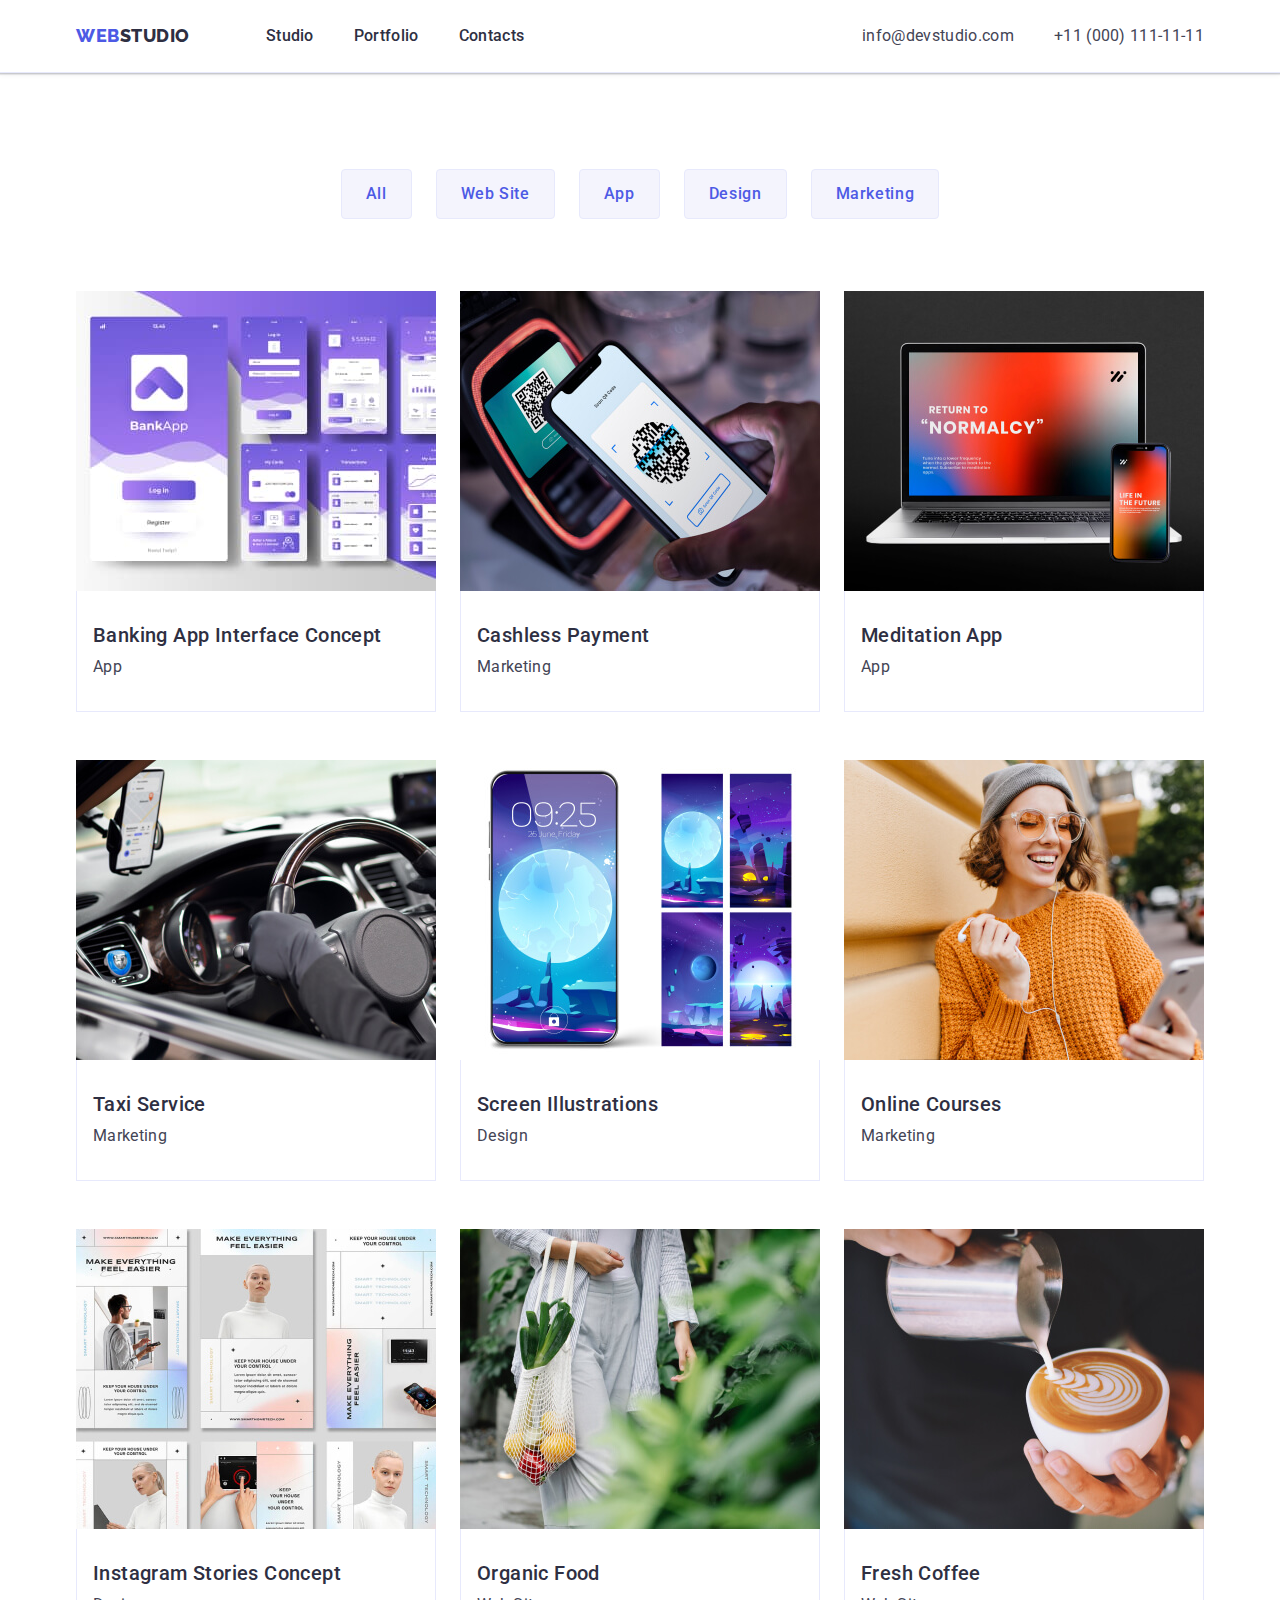
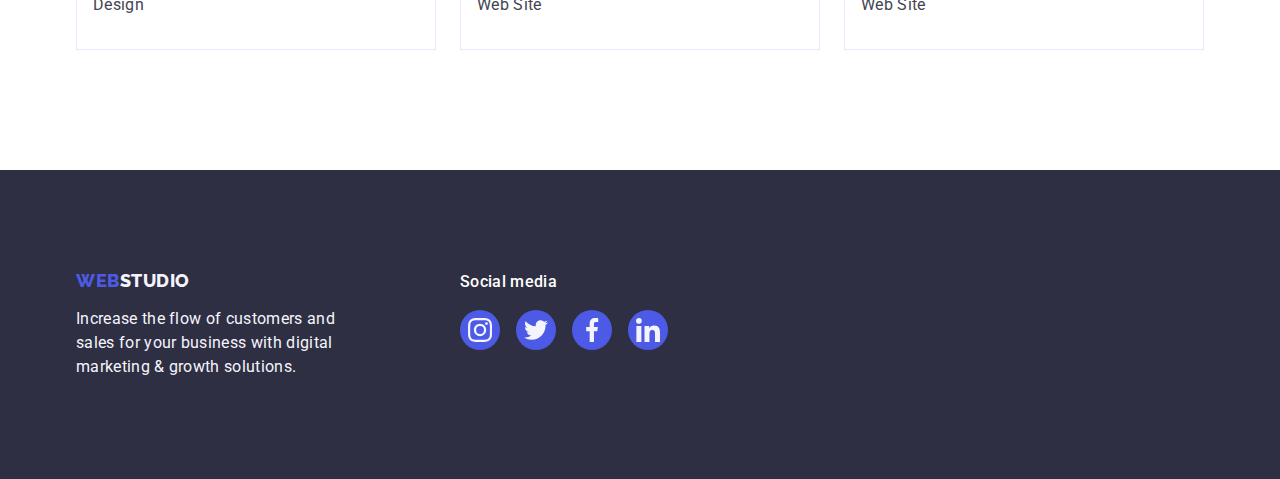
==== portfolio.html @ 810e908c "installation of bases fils" ====
<!DOCTYPE html>
<html lang="en">
<head>
    <meta charset="UTF-8">
    <meta http-equiv="X-UA-Compatible" content="IE=edge">
    <meta name="viewport" content="width=device-width, initial-scale=1.0">

    <link rel="stylesheet" href="https://cdnjs.cloudflare.com/ajax/libs/modern-normalize/1.1.0/modern-normalize.min.css"/>
    <link rel="stylesheet" href="./css/styles.css">

    <title>Portfolio</title>

    <link rel="preconnect" href="https://fonts.googleapis.com">
    <link rel="preconnect" href="https://fonts.gstatic.com" crossorigin>
    <link href="https://fonts.googleapis.com/css2?family=Raleway:wght@800&family=Roboto:wght@400;500;700;900&display=swap" rel="stylesheet">

</head>
<body>
     <!-- Navigation menu -->
    <header class="header">
        <div class="header-container container">
            <nav class="menu">
                <a class="logo link" href="./index.html">Web<span class="logo-text">Studio</span></a>
                <ul class="menu-list list">
                    <li class="menu-item">
                        <a class="menu-link link" href="./index.html">Studio</a>
                    </li>
                    <li class="menu-item">
                        <a class="menu-link link" href="./portfolio.html">Portfolio</a>
                    </li>
                    <li class="menu-item">
                        <a class="menu-link link" href="">Contacts</a>
                    </li>
                </ul>
            </nav>
            <address class="contact">
                <ul class="contact-list list">
                    <li class="contact-item">
                        <a class="contact-link link" href="mailto:info@devstudio.com">info@devstudio.com</a>
                    </li>
                    <li class="contact-item">
                        <a class="contact-link link" href="tel:+110001111111">+11 (000) 111-11-11</a>
                    </li>
                </ul>
            </address>
        </div>
    </header>
    <main>
        <!-- Portfolio -->
        <section class="portfolio">
            <div class="portfolio-container container">

                <!-- Filters -->

                <h1 hidden>Filters</h1>
                <ul class="filter-list list">
                    <li class="filter-item">
                        <button class="filter-btn btn" type="button">All</button>
                    </li>
                    <li class="filter-item">
                        <button class="filter-btn btn" type="button">Web Site</button>
                    </li>
                    <li class="filter-item">
                        <button class="filter-btn btn" type="button">App</button>
                    </li>
                    <li class="filter-item">
                        <button class="filter-btn btn" type="button">Design</button>
                    </li>
                    <li class="filter-item">
                        <button class="filter-btn btn" type="button">Marketing</button>
                    </li>
                </ul>
            
                <!-- Project cards -->

                <ul class="card-list list">
                    <li class="card-item">
                        <a class="card-link link" href="">
                            <div class="card-img-wrapper">
                                <img src="./images/bankapp.jpg" alt="Banking application interface" width="360" height="300">
                                <p class="overlay">Lorem ipsum dolor sit amet consectetur adipisicing elit. Sit maxime voluptas esse dolores dolorum pariatur tempore expedita quis, nam optio?</p>
                            </div>
                            <div class="card-description">
                                <h2 class="card-title list-title">Banking App Interface Concept</h2>
                                <p class="list-description">App</p>
                            </div>
                        </a>
                    </li>
                    <li class="card-item">
                         <a class="card-link link" href="">
                            <div class="card-img-wrapper">
                                <img src="./images/cashlesse.jpg" alt="QR code" width="360" height="300">
                                <p class="overlay">14 Stylish and User-Friendly App Design Concepts · Task Manager App · Calorie Tracker App · Exotic Fruit Ecommerce App · Cloud Storage App</p>
                            </div>
                            <div class="card-description">
                                <h2 class="card-title list-title">Cashless Payment</h2>
                                <p class="list-description">Marketing</p>
                            </div>
                        </a>
                    </li>
                    <li class="card-item">
                        <a class="card-link link" href="">
                            <div class="card-img-wrapper"> 
                                <img src="./images/meditation.jpg" alt="screen with phrase return to normalcy" width="360" height="300">
                                <p class="overlay">Lorem ipsum dolor sit amet consectetur adipisicing elit. Libero odit ipsam quod repellat enim dolorum quasi iure consectetur tenetur veritatis quae, nisi cumque nam, eius dignissimos quos, doloremque amet sit.</p>
                            </div>  
                            <div class="card-description">
                                <h2 class="card-title list-title">Meditation App</h2>
                                <p class="list-description">App</p>
                            </div>
                        </a>
                    </li>
                    <li class="card-item">
                        <a class="card-link link" href="">
                            <div class="card-img-wrapper">
                                <img src="./images/taxi.jpg" alt="dashboard and steering wheel" width="360" height="300">
                                <p class="overlay">Lorem ipsum dolor sit amet consectetur adipisicing elit. Libero odit ipsam quod repellat enim dolorum quasi iure consectetur tenetur veritatis quae, nisi cumque nam, eius dignissimos quos, doloremque amet sit.</p>
                            </div>
                            <div class="card-description">
                                <h2 class="card-title list-title">Taxi Service</h2>
                                <p class="list-description">Marketing</p>
                            </div>
                        </a>
                    </li>
                    <li class="card-item">
                        <a class="card-link link" href="">
                            <div class="card-img-wrapper">
                                <img src="./images/screen.jpg" alt="fantasy landscape with moon" width="360" height="300">
                                <p class="overlay">Lorem ipsum dolor sit amet consectetur adipisicing elit. Libero odit ipsam quod repellat enim dolorum quasi iure consectetur tenetur veritatis quae, nisi cumque nam, eius dignissimos quos, doloremque amet sit.Lorem ipsum dolor sit amet consectetur adipisicing elit. Libero odit ipsam quod repellat enim dolorum quasi iure consectetur tenetur veritatis quae, nisi cumque nam, eius dignissimos quos, doloremque amet sit.</p>
                            </div>
                            <div class="card-description">
                                <h2 class="card-title list-title">Screen Illustrations</h2>
                                <p class="list-description">Design</p>
                            </div>
                        </a>
                    </li>
                    <li class="card-item">
                        <a class="card-link link" href="">
                            <div class="card-img-wrapper">
                                <img src="./images/courses.jpg" alt="girl with phone" width="360" height="300">
                                <p class="overlay">Lorem ipsum dolor sit amet consectetur adipisicing elit. Libero odit ipsam quod repellat enim dolorum quasi iure consectetur tenetur veritatis quae, nisi cumque nam, eius dignissimos quos, doloremque amet sit.</p>
                            </div>
                            <div class="card-description">
                                <h2 class="card-title list-title">Online Courses</h2>
                                <p class="list-description">Marketing</p>
                            </div>
                        </a>
                    </li>
                    <li class="card-item">
                        <a class="card-link link" href="">
                            <div class="card-img-wrapper">
                                <img src="./images/insta.jpg" alt="people who use smart home devices" width="360" height="300">
                                <p class="overlay">Lorem ipsum dolor sit amet consectetur adipisicing elit. Libero odit ipsam quod repellat enim dolorum quasi iure consectetur tenetur veritatis quae, nisi cumque nam, eius dignissimos quos, doloremque amet sit.</p>
                            </div>
                            <div class="card-description">
                                <h2 class="card-title list-title">Instagram Stories Concept</h2>
                                <p class="list-description">Design</p>
                            </div>
                        </a>
                    </li>
                    <li class="card-item">
                        <a class="card-link link" href="">
                            <div class="card-img-wrapper">
                                <img src="./images/organicfood.jpg" alt="woman carrying a bag of vegetables" width="360" height="300">
                                <p class="overlay">Lorem ipsum dolor sit amet consectetur adipisicing elit. Libero odit ipsam quod repellat enim dolorum quasi iure consectetur tenetur veritatis quae, nisi cumque nam, eius dignissimos quos, doloremque amet sit.</p>
                            </div>
                            <div class="card-description">
                                <h2 class="card-title list-title">Organic Food</h2>
                                <p class="list-description">Web Site</p>
                            </div>
                        </a>
                    </li>
                    <li class="card-item">
                        <a class="card-link link" href="">
                            <div class="card-img-wrapper">
                                <img src="./images/frcoffee.jpg" alt="coffee" width="360" height="300">
                                <p class="overlay">Lorem ipsum dolor sit amet consectetur adipisicing elit. Libero odit ipsam quod repellat enim dolorum quasi iure consectetur tenetur veritatis quae, nisi cumque nam, eius dignissimos quos, doloremque amet sit.</p>
                            </div>
                            <div class="card-description">
                                <h2 class="card-title list-title">Fresh Coffee</h2>
                                <p class="list-description">Web Site</p>
                            </div>
                        </a>
                    </li>
                </ul>
            </div>
        </section>
    </main>
    <footer class="footer">
        <div class="footer-container container">
            <div class="footer-info">
                <a class="logo-footer logo link" href="./index.html">Web<span class="logo-text-footer">Studio</span></a>
                <p class="footer-description">Increase the flow of customers and sales for your business with digital marketing & growth solutions.</p>
            </div>
            <div class="footer-social">
                <p class="footer-social-title">Social media</p>
                <ul class="footer-social-list social-list list">
                    <li class="footer-social-item">
                        <a class="footer-social-link social-link" href="" aria-label="instagram">
                            <svg class="footer-icon" width="24" height="24">
                                <use href="./images/icons.svg#instagram"></use>
                            </svg>
                        </a>
                    </li>
                    <li class="footer-social-item">
                        <a  class="footer-social-link social-link" href="" aria-label="twitter">
                            <svg class="footer-icon" width="24" height="24">
                                <use href="./images/icons.svg#twitter"></use>
                            </svg>
                        </a>
                    </li>
                    <li class="footer-social-item">
                        <a  class="footer-social-link social-link" href="" aria-label="facebook">
                            <svg class="footer-icon" width="24" height="24">
                                <use href="./images/icons.svg#facebook"></use>
                            </svg>
                        </a>
                    </li>
                    <li class="footer-social-item">
                        <a  class="footer-social-link social-link" href="" aria-label="linkedin">
                            <svg class="footer-icon" width="24" height="24">
                                <use href="./images/icons.svg#linkedin"></use>
                            </svg>
                        </a>
                    </li>
                </ul>
            </div>
        </div>
    </footer>
</body>
</body>
</html>
---- css/styles.css ----
:root {
    --primary-brand-color: #4D5AE5;
    --pressed-state-color: #404BBF;
    --dark-color: #2E2F42;
    --success-messages-color: #31D0AA;
    --body-text-color: #434455;
    --subtle-text-color: #8E8F99;
    --accent-color: #E7E9FC;
    --light-mode-color: #F4F4FD;
    --modal-overlay-color: rgba(46, 47, 66, 0.4);
    --hero-background-color: rgba(46, 47, 66, 0.7);
    --white-background-text-color: #FFFFFF;
    --modal-background-color: #FCFCFC;
    --transition-dur-func: 250ms cubic-bezier(0.4, 0, 0.2, 1);
}

body {
    font-family: 'Roboto', sans-serif;
    color: var(--body-text-color);
    background-color: var(--white-background-text-color);
}

h1, h2, h3, h4, h5, h6, p {
    margin: 0;
}
ul {
    margin: 0;
    padding-left: 0;
}
img {
    display: block;
    min-width: 100%;
    height: auto;
}
/* ==========Components========== */
.link {
    text-decoration: none;
}
.list {
    list-style: none;
}
.btn{
    font-weight: 500;
    font-size: 16px;
    line-height: 1.5;
    letter-spacing: 0.04em;
    transition: background-color var(--transition-dur-func);
}
.bnt:hover,
.btn:focus {
    background-color: var(--pressed-state-color);
    cursor: pointer;
}
.list-title{
    font-weight: 500;
    font-size: 20px;
    line-height: 1.2;
    letter-spacing: 0.02em;
    color: var(--dark-color);
}
.list-description{
    font-weight: 400;
    font-size: 16px;
    line-height: 1.5;
    letter-spacing: 0.02em;
    color: var(--body-text-color);
}
.section-title{
    font-weight: 700;
    font-size: 36px;
    line-height: 1.11;
    text-align: center;
    letter-spacing: 0.02em;
    text-transform: capitalize;
    color: var(--dark-color);
}
.container {
    width: 1158px;
    margin: 0 auto;
    padding: 0 15px;
}
.social-list {
    display: flex;
    justify-content: center;
    padding: 0px; 
}

.social-link {
    display: flex;
    justify-content: center;
    align-items: center;
    width: 100%;
    height: 100%;
    border-radius: 50%;
    background-color: var(--primary-brand-color);
}



/* =========== Navigation menu ========== */

.header {
    border-bottom: 1px solid var(--accent-color);
    box-shadow: 0px 2px 1px rgba(46, 47, 66, 0.08), 0px 1px 1px rgba(46, 47, 66, 0.16), 0px 1px 6px rgba(46, 47, 66, 0.08);
}
.header-container {
    display: flex;
    align-self: center;
}
.menu {
    display: flex;
    align-items: center;
    margin-right: auto;
}
.logo {
    margin-right: 76px;
    display: inline-block;

    font-family: 'Raleway', sans-serif;
    font-weight: 800;
    font-size: 18px;
    line-height: 1.17;
    letter-spacing: 0.03em;
    text-transform: uppercase;
    color: var(--primary-brand-color);
}
.logo-text {
    color: var(--dark-color);
}
.menu-list {
    display: flex;
}
.menu-list .menu-item:not(:last-child) {
    margin-right: 40px;
}
.menu-item{
    position: relative;
}
.menu-link {
    display: block;
    padding: 24px 0;

    font-weight: 500;
    font-size: 16px;
    line-height: 1.5;
    letter-spacing: 0.02em;
    color: var(--dark-color);
    transition: color var(--transition-dur-func);
}
.menu-link::after{
    content: '';
    position: absolute;
    width: 100%;
    height: 4px;
    top: 64px;
    left: 0;
    background: var(--pressed-state-color);
    border-radius: 2px;
    opacity: 0;
    transition: opacity var(--transition-dur-func);
    
}
.menu-link:hover::after{
    opacity: 1;
}
.menu-link:hover,
.menu-link:focus {
    color: var(--pressed-state-color);
    
}
.contact {
    font-style: normal;
}
.contact-list {
    display: flex;
}
.contact-list .contact-item:not(:last-child) {
    margin-right: 40px;
}
.contact-link {
    display: block;
    padding: 24px 0;

    font-style: normal;
    font-weight: 400;
    font-size: 16px;
    line-height: 1.5;
    letter-spacing: 0.02em;
    color: var(--body-text-color);
    transition: color var(--transition-dur-func);
}
.contact-link:hover,
.contact-link:focus {
    color: var(--pressed-state-color);
}

/* ========== Hero =========*/

.hero{
    background: var(--dark-color);
    padding: 188px 0;
    max-width: 1440px;
    margin: 0 auto;
    background-image: linear-gradient(rgba(46, 47, 66, 0.7),rgba(46, 47, 66, 0.7)), url('../images/heroimg.jpg');
    background-size: cover;
    background-repeat: no-repeat;
    background-position: center;
}
.hero-title{
    width: 496px;
    margin: 0 auto;
    max-width: 496px;

    font-weight: 700;
    font-size: 56px;
    line-height: 1.07;
    letter-spacing: 0.02em;
    text-align: center;
    color: var(--white-background-text-color)
}
.hero-btn {
    display: block;
    margin: 48px auto 0 auto;

    font-family: 'Roboto', sans-serif ;
    min-width: 169px;
    height: 56px;
    left: 636px;
    top: 428px;
    background: var(--primary-brand-color);
    box-shadow: 0px 4px 4px rgba(0, 0, 0, 0.15);
    border: none;
    border-radius: 4px;
    cursor: pointer;
    color: var(--white-background-text-color);
    transition: background-color var(--transition-dur-func);
}
.hero-btn:hover{
    background-color: var(--pressed-state-color);
}

/* =========== Company advantages ========== */

.advantages {
    padding: 120px 0;
}
.advantages-list {
    display: flex;
}
.advantages-list .advantages-item:not(:last-child) {
    margin-right: 24px;
}
.advantages-item {
    width: calc((100%-3*24px)/4);
}
.list-title {
    margin-bottom: 8px;
}
.advantages-icon {
    display: flex;
    justify-content: center;
    align-items: center;
    min-width: 264px;
    height: 112px;
    background-color: var(--light-mode-color);
    border-radius: 4px;
    margin-bottom: 8px;
}

/* =========== What are we doing ========== */

.about {
    padding-bottom: 120px;
}
.about-title {
    margin-bottom: 72px;
}
.about-list {
    display: flex;
}
.about-list .about-item:not(:last-child) {
    margin-right: 24px;
}
.about-item {
    width: calc((100%-2*24)/3);
}

/* ============ Our team =========== */

.team {
    padding: 120px 0;

    background-color: var(--light-mode-color);  
}
.team-title {
    margin-bottom: 72px;
}
.team-list {
    display: flex;
}
.team-list .team-item:not(:last-child) {
    margin-right: 24px;
}
.team-item {
    width: calc((100%-3*24px)/4);
    background-color: var(--white-background-text-color);
    border-radius: 0 0 4px 4px;
    box-shadow: 0px 1px 6px rgba(46, 47, 66, 0.08), 0px 1px 1px rgba(46, 47, 66, 0.16), 0px 2px 1px rgba(46, 47, 66, 0.08);
}
.employee {
    padding: 32px 0;
}
.employee-name {
    text-align: center;
    margin-bottom: 8px;
}
.profession {
    text-align: center;
    padding-bottom: 8px;
}
.team-social-list {
    gap: 24px;
}
.team-social-item {
    width:  40px;
    height: 40px;
    transition: background-color var(--transition-dur-func);
}
.team-social-link:hover,
.team-social-link:focus {
    background-color: var(--pressed-state-color);
}
.team-icon {
    fill: var(--light-mode-color);
}

/* ========== Customers ============*/

.customers {
    padding: 120px 0;
}
.customers-title {
    margin-bottom: 72px;
    font-size: 36px;
    line-height: 1.1;
    color: var(--dark-color);
}
.customers-list {
    display: flex;
    gap: 24px;
}
.customers-item {
    width: calc((100% - 120px) / 6);
    height: 88px;
}
.customers-link {
    display: flex;
    align-items: center;
    justify-content: center;
    width: 100%;
    height: 100%;
    border: 1px solid var(--subtle-text-color);
    border-radius: 4px;
    color: var(--subtle-text-color);
    transition: color var(--transition-dur-func), border-color var(--transition-dur-func);
}
.customers-link:hover,
.customers-link:focus {
    border-color: var(--pressed-state-color);
    color: var(--pressed-state-color);
}
.customers-icon {
    fill: currentColor;
}

/* ========== Portfolio page ==========*/

.portfolio {
    padding: 96px 0 120px;
}

/* ========== Filters ========= */


.filter-list {
    display: flex;
    justify-content: center;
    margin-bottom: 72px;
    gap: 24px;
}
.filter-btn {
    padding: 12px 24px;

    font-family: 'Roboto', sans-serif;
    background: var(--light-mode-color);
    border: 1px solid var(--accent-color);
    border-radius: 4px;
    color: var(--primary-brand-color);
    transition: color var(--transition-dur-func), border var(--transition-dur-func), box-shadow var(--transition-dur-func), background-color var(--transition-dur-func);
}

.filter-btn:hover,
.filter-btn:focus {
    color: var(--white-background-text-color);
    border: 1px solid transparent;
    box-shadow: 0px 3px 1px rgba(0, 0, 0, 0.1), 0px 2px 1px rgba(0, 0, 0, 0.08), 0px 2px 2px rgba(0, 0, 0, 0.12);
    background-color: var(--pressed-state-color);
}

/* ========== Project cards ========== */

.card-list {
    display: flex;
    flex-wrap: wrap;
    column-gap: 24px;
    row-gap: 48px;
}
.card-item {
    width: calc((100% - 48px)/3);
}   
.card-link {
    display: block; 
    transition: box-shadow var(--transition-dur-func);
}
.card-link:hover,
.card-link:focus {
    box-shadow: 0px 1px 6px rgba(46, 47, 66, 0.08), 0px 1px 1px rgba(46, 47, 66, 0.16), 0px 2px 1px rgba(46, 47, 66, 0.08);
}
.card-img-wrapper{
    position: relative;
    overflow: hidden;
}
.overlay{
    position: absolute;
    top: 0;
    left: 0;
    width: 100%;
    height: 100%;
    font-weight: 400;
    font-size: 16px;
    line-height: 1.5;
    letter-spacing: 0.02em;
    color: var(--light-mode-color);
    padding: 40px 32px;
    background: var(--primary-brand-color);
    overflow: auto;
    transform: translateY(100%);
    transition: transform var(--transition-dur-func);
}
.card-link:hover .overlay,
.card-link:focus .overlay{
    transform: translateY(0%);
}
.card-description {
    padding: 32px 16px;
    border: 1px solid var(--accent-color);
    border-top: none;
}
.card-title {
    margin-bottom: 8px;
}

/* ========== Footer ========== */

.footer{
    background-color: var(--dark-color);
    padding: 100px 0;
}
.footer-container {
    display: flex;
    align-items: baseline;
}
.footer-info {
    margin-right: 120px;
}
.logo-footer {
    margin-bottom: 16px;
}
.logo-text-footer{
    color: var(--light-mode-color);
}
.footer-description {
    width: 264px;

    font-size: 16px;
    line-height: 1.5;
    letter-spacing: 0.02em;
    color: var(--light-mode-color);
}
.footer-social-title {
    margin-bottom: 16px;
    font-weight: 500;
    font-size: 16px;
    line-height: 1.5;
    letter-spacing: 0.02em;
    color: var(--white-background-text-color);
}
.footer-social-list {
    gap: 16px;   
}
.footer-social-item {
    width:  40px;
    height: 40px;
}
.footer-social-link {
    transition: background-color var(--transition-dur-func);
}
.footer-social-link:hover,
.footer-social-link:focus {
    background-color: var(--success-messages-color);
}
.footer-icon {
    fill: var(--light-mode-color);
}

/* ========== Modal window ==========*/

.backdrop {
    position: fixed;
    top: 0;
    left: 0;
    width: 100%;
    height: 100%;
    background-color: rgba(46, 47, 66, 0.4);
    transition: opacity var(--transition-dur-func), visibility var(--transition-dur-func);
}
.modal {
    width: 408px;
    height: 576px;
    background: var(--modal-background-color);
    box-shadow: 0px 1px 1px rgba(0, 0, 0, 0.14), 0px 1px 3px rgba(0, 0, 0, 0.12), 0px 2px 1px rgba(0, 0, 0, 0.2);
    border-radius: 4px;
    position: absolute;
    top: 50%;
    left: 50%;
    transform: translate(-50%, -50%);

}
.modal-close-btn {
    display: flex;
    align-items: center;
    justify-content: center;
    border-radius: 50%;
    background-color: var(--accent-color);
    border: 1px solid rgba(0, 0, 0, 0.1);
    padding: 0;
    width: 24px;
    height: 24px;
    position: absolute;
    top: 24px;
    right: 24px;
}
.is-hidden {
    opacity: 0;
    visibility: hidden;
    pointer-events: none;
}
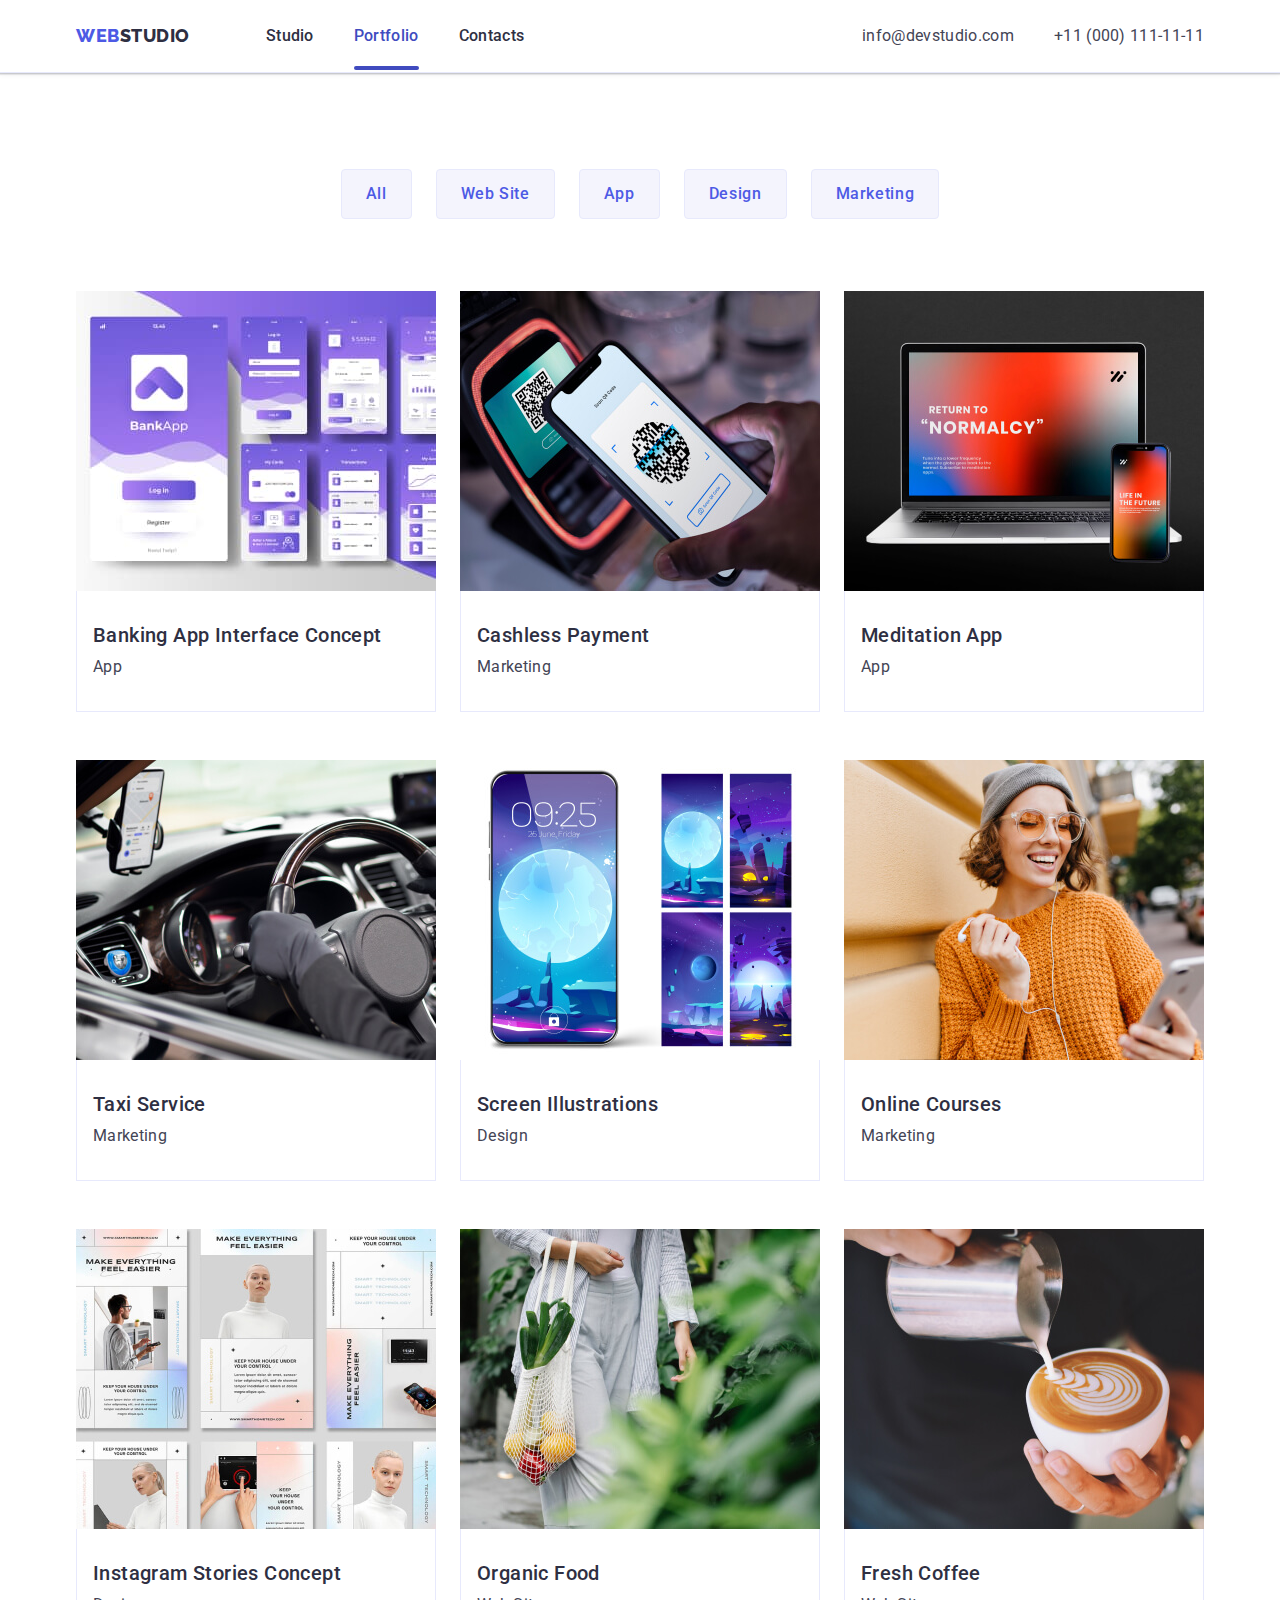
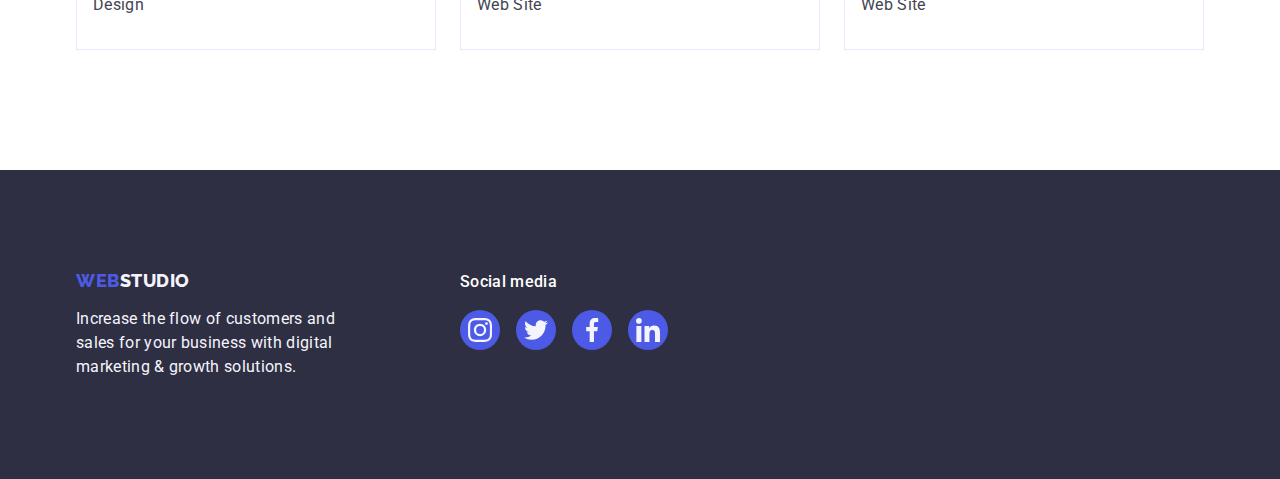
==== commit 4c4abd7b: "primary error correction" ====
--- a/portfolio.html
+++ b/portfolio.html
@@ -26,7 +26,7 @@
                         <a class="menu-link link" href="./index.html">Studio</a>
                     </li>
                     <li class="menu-item">
-                        <a class="menu-link link" href="./portfolio.html">Portfolio</a>
+                        <a class="menu-link link current" href="./portfolio.html">Portfolio</a>
                     </li>
                     <li class="menu-item">
                         <a class="menu-link link" href="">Contacts</a>
@@ -78,7 +78,7 @@
                         <a class="card-link link" href="">
                             <div class="card-img-wrapper">
                                 <img src="./images/bankapp.jpg" alt="Banking application interface" width="360" height="300">
-                                <p class="overlay">Lorem ipsum dolor sit amet consectetur adipisicing elit. Sit maxime voluptas esse dolores dolorum pariatur tempore expedita quis, nam optio?</p>
+                                <p class="overlay">14 Stylish and User-Friendly App Design Concepts · Task Manager App · Calorie Tracker App · Exotic Fruit Ecommerce App · Cloud Storage App</p>
                             </div>
                             <div class="card-description">
                                 <h2 class="card-title list-title">Banking App Interface Concept</h2>
@@ -102,7 +102,7 @@
                         <a class="card-link link" href="">
                             <div class="card-img-wrapper"> 
                                 <img src="./images/meditation.jpg" alt="screen with phrase return to normalcy" width="360" height="300">
-                                <p class="overlay">Lorem ipsum dolor sit amet consectetur adipisicing elit. Libero odit ipsam quod repellat enim dolorum quasi iure consectetur tenetur veritatis quae, nisi cumque nam, eius dignissimos quos, doloremque amet sit.</p>
+                                <p class="overlay">14 Stylish and User-Friendly App Design Concepts · Task Manager App · Calorie Tracker App · Exotic Fruit Ecommerce App · Cloud Storage App</p>
                             </div>  
                             <div class="card-description">
                                 <h2 class="card-title list-title">Meditation App</h2>
@@ -114,7 +114,7 @@
                         <a class="card-link link" href="">
                             <div class="card-img-wrapper">
                                 <img src="./images/taxi.jpg" alt="dashboard and steering wheel" width="360" height="300">
-                                <p class="overlay">Lorem ipsum dolor sit amet consectetur adipisicing elit. Libero odit ipsam quod repellat enim dolorum quasi iure consectetur tenetur veritatis quae, nisi cumque nam, eius dignissimos quos, doloremque amet sit.</p>
+                                <p class="overlay">14 Stylish and User-Friendly App Design Concepts · Task Manager App · Calorie Tracker App · Exotic Fruit Ecommerce App · Cloud Storage App</p>
                             </div>
                             <div class="card-description">
                                 <h2 class="card-title list-title">Taxi Service</h2>
@@ -126,7 +126,7 @@
                         <a class="card-link link" href="">
                             <div class="card-img-wrapper">
                                 <img src="./images/screen.jpg" alt="fantasy landscape with moon" width="360" height="300">
-                                <p class="overlay">Lorem ipsum dolor sit amet consectetur adipisicing elit. Libero odit ipsam quod repellat enim dolorum quasi iure consectetur tenetur veritatis quae, nisi cumque nam, eius dignissimos quos, doloremque amet sit.Lorem ipsum dolor sit amet consectetur adipisicing elit. Libero odit ipsam quod repellat enim dolorum quasi iure consectetur tenetur veritatis quae, nisi cumque nam, eius dignissimos quos, doloremque amet sit.</p>
+                                <p class="overlay">14 Stylish and User-Friendly App Design Concepts · Task Manager App · Calorie Tracker App · Exotic Fruit Ecommerce App · Cloud Storage App</p>
                             </div>
                             <div class="card-description">
                                 <h2 class="card-title list-title">Screen Illustrations</h2>
@@ -138,7 +138,7 @@
                         <a class="card-link link" href="">
                             <div class="card-img-wrapper">
                                 <img src="./images/courses.jpg" alt="girl with phone" width="360" height="300">
-                                <p class="overlay">Lorem ipsum dolor sit amet consectetur adipisicing elit. Libero odit ipsam quod repellat enim dolorum quasi iure consectetur tenetur veritatis quae, nisi cumque nam, eius dignissimos quos, doloremque amet sit.</p>
+                                <p class="overlay">14 Stylish and User-Friendly App Design Concepts · Task Manager App · Calorie Tracker App · Exotic Fruit Ecommerce App · Cloud Storage App</p>
                             </div>
                             <div class="card-description">
                                 <h2 class="card-title list-title">Online Courses</h2>
@@ -150,7 +150,7 @@
                         <a class="card-link link" href="">
                             <div class="card-img-wrapper">
                                 <img src="./images/insta.jpg" alt="people who use smart home devices" width="360" height="300">
-                                <p class="overlay">Lorem ipsum dolor sit amet consectetur adipisicing elit. Libero odit ipsam quod repellat enim dolorum quasi iure consectetur tenetur veritatis quae, nisi cumque nam, eius dignissimos quos, doloremque amet sit.</p>
+                                <p class="overlay">14 Stylish and User-Friendly App Design Concepts · Task Manager App · Calorie Tracker App · Exotic Fruit Ecommerce App · Cloud Storage App</p>
                             </div>
                             <div class="card-description">
                                 <h2 class="card-title list-title">Instagram Stories Concept</h2>
@@ -162,7 +162,7 @@
                         <a class="card-link link" href="">
                             <div class="card-img-wrapper">
                                 <img src="./images/organicfood.jpg" alt="woman carrying a bag of vegetables" width="360" height="300">
-                                <p class="overlay">Lorem ipsum dolor sit amet consectetur adipisicing elit. Libero odit ipsam quod repellat enim dolorum quasi iure consectetur tenetur veritatis quae, nisi cumque nam, eius dignissimos quos, doloremque amet sit.</p>
+                                <p class="overlay">14 Stylish and User-Friendly App Design Concepts · Task Manager App · Calorie Tracker App · Exotic Fruit Ecommerce App · Cloud Storage App</p>
                             </div>
                             <div class="card-description">
                                 <h2 class="card-title list-title">Organic Food</h2>
@@ -174,7 +174,7 @@
                         <a class="card-link link" href="">
                             <div class="card-img-wrapper">
                                 <img src="./images/frcoffee.jpg" alt="coffee" width="360" height="300">
-                                <p class="overlay">Lorem ipsum dolor sit amet consectetur adipisicing elit. Libero odit ipsam quod repellat enim dolorum quasi iure consectetur tenetur veritatis quae, nisi cumque nam, eius dignissimos quos, doloremque amet sit.</p>
+                                <p class="overlay">14 Stylish and User-Friendly App Design Concepts · Task Manager App · Calorie Tracker App · Exotic Fruit Ecommerce App · Cloud Storage App</p>
                             </div>
                             <div class="card-description">
                                 <h2 class="card-title list-title">Fresh Coffee</h2>
@@ -228,5 +228,4 @@
         </div>
     </footer>
 </body>
-</body>
 </html>--- a/css/styles.css
+++ b/css/styles.css
@@ -136,10 +136,27 @@
 .menu-item{
     position: relative;
 }
+.menu-link.current {
+    position: relative;
+    color: var(--pressed-state-color);
+}
+
+.menu-link.current::after{
+    content: '';
+    position: absolute;
+    width: 100%;
+    height: 4px;
+    bottom: -1px;
+    left: 0;
+    background-color: var(--pressed-state-color);
+    border-radius: 2px;
+    opacity: 1;
+    transition: opacity var(--transition-dur-func);
+}
+
 .menu-link {
-    display: block;
     padding: 24px 0;
-
+    position: relative;
     font-weight: 500;
     font-size: 16px;
     line-height: 1.5;
@@ -152,21 +169,19 @@
     position: absolute;
     width: 100%;
     height: 4px;
-    top: 64px;
+    bottom: -1px;
     left: 0;
-    background: var(--pressed-state-color);
+    background-color: var(--pressed-state-color);
     border-radius: 2px;
     opacity: 0;
     transition: opacity var(--transition-dur-func);
-    
 }
 .menu-link:hover::after{
     opacity: 1;
-}
+} 
 .menu-link:hover,
 .menu-link:focus {
-    color: var(--pressed-state-color);
-    
+    color: var(--pressed-state-color);  
 }
 .contact {
     font-style: normal;
@@ -324,6 +339,8 @@
 .team-social-item {
     width:  40px;
     height: 40px;
+}   
+.team-social-link {
     transition: background-color var(--transition-dur-func);
 }
 .team-social-link:hover,
@@ -362,7 +379,7 @@
     border: 1px solid var(--subtle-text-color);
     border-radius: 4px;
     color: var(--subtle-text-color);
-    transition: color var(--transition-dur-func), border-color var(--transition-dur-func);
+    transition: border-color var(--transition-dur-func), color var(--transition-dur-func);
 }
 .customers-link:hover,
 .customers-link:focus {
@@ -390,19 +407,18 @@
 }
 .filter-btn {
     padding: 12px 24px;
-
     font-family: 'Roboto', sans-serif;
     background: var(--light-mode-color);
     border: 1px solid var(--accent-color);
     border-radius: 4px;
     color: var(--primary-brand-color);
-    transition: color var(--transition-dur-func), border var(--transition-dur-func), box-shadow var(--transition-dur-func), background-color var(--transition-dur-func);
+    transition: color var(--transition-dur-func), background-color var(--transition-dur-func), border-color var(--transition-dur-func), box-shadow var(--transition-dur-func);
 }
 
 .filter-btn:hover,
 .filter-btn:focus {
     color: var(--white-background-text-color);
-    border: 1px solid transparent;
+    border-color: 1px solid transparent;
     box-shadow: 0px 3px 1px rgba(0, 0, 0, 0.1), 0px 2px 1px rgba(0, 0, 0, 0.08), 0px 2px 2px rgba(0, 0, 0, 0.12);
     background-color: var(--pressed-state-color);
 }
@@ -526,7 +542,7 @@
 }
 .modal {
     width: 408px;
-    height: 576px;
+    min-height: 576px;
     background: var(--modal-background-color);
     box-shadow: 0px 1px 1px rgba(0, 0, 0, 0.14), 0px 1px 3px rgba(0, 0, 0, 0.12), 0px 2px 1px rgba(0, 0, 0, 0.2);
     border-radius: 4px;
@@ -534,7 +550,7 @@
     top: 50%;
     left: 50%;
     transform: translate(-50%, -50%);
-
+    transition: transform var(--transition-dur-func);
 }
 .modal-close-btn {
     display: flex;
@@ -549,11 +565,24 @@
     position: absolute;
     top: 24px;
     right: 24px;
+    cursor: pointer;
+    transition: background-color var(--transition-dur-func), border var(--transition-dur-func);
+}
+.modal-close-btn:hover,
+.modal-close-btn:focus {
+    background-color: var(--pressed-state-color);
+    border: none;
 }
 .is-hidden {
     opacity: 0;
     visibility: hidden;
     pointer-events: none;
 }
-    
+.modal-close-icon {
+    transition: fill var(--transition-dur-func);
+}
+.modal-close-icon:hover,
+.modal-close-icon:focus {
+    fill: #FFFFFF;
+}
     